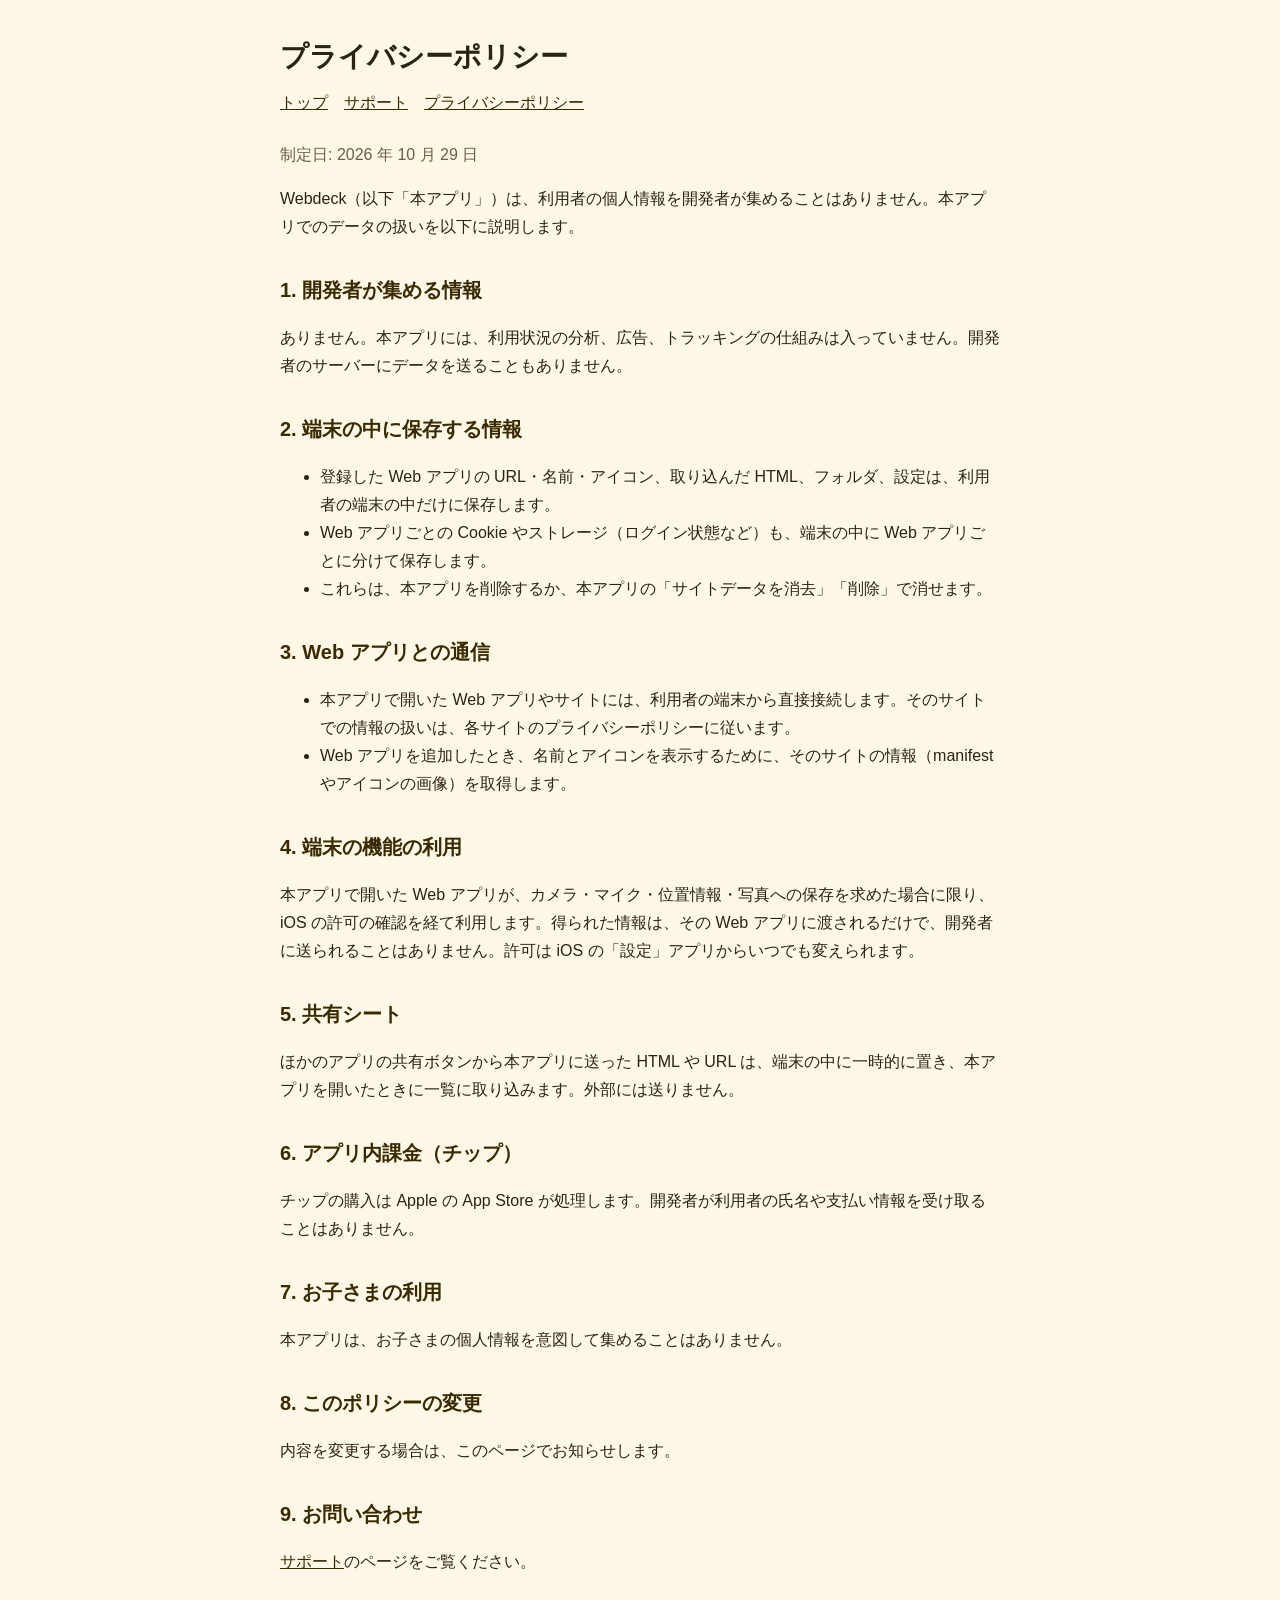
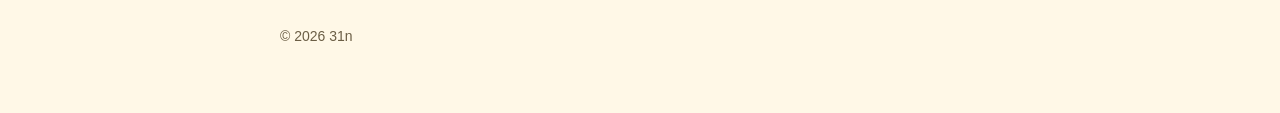
==== privacy.html @ 568626fa "Initial commit" ====
<!doctype html>
<html lang="ja">
<head>
<meta charset="utf-8">
<meta name="viewport" content="width=device-width, initial-scale=1">
<title>プライバシーポリシー - Webdeck</title>
<link rel="stylesheet" href="style.css">
<link rel="icon" href="icon.png">
</head>
<body>
<main>
  <h1>プライバシーポリシー</h1>
  <nav>
    <a href="./">トップ</a>
    <a href="support.html">サポート</a>
    <a href="privacy.html">プライバシーポリシー</a>
  </nav>
  <p class="sub">制定日: 2026 年 10 月 29 日</p>

  <p>Webdeck（以下「本アプリ」）は、利用者の個人情報を開発者が集めることはありません。本アプリでのデータの扱いを以下に説明します。</p>

  <h2>1. 開発者が集める情報</h2>
  <p>ありません。本アプリには、利用状況の分析、広告、トラッキングの仕組みは入っていません。開発者のサーバーにデータを送ることもありません。</p>

  <h2>2. 端末の中に保存する情報</h2>
  <ul>
    <li>登録した Web アプリの URL・名前・アイコン、取り込んだ HTML、フォルダ、設定は、利用者の端末の中だけに保存します。</li>
    <li>Web アプリごとの Cookie やストレージ（ログイン状態など）も、端末の中に Web アプリごとに分けて保存します。</li>
    <li>これらは、本アプリを削除するか、本アプリの「サイトデータを消去」「削除」で消せます。</li>
  </ul>

  <h2>3. Web アプリとの通信</h2>
  <ul>
    <li>本アプリで開いた Web アプリやサイトには、利用者の端末から直接接続します。そのサイトでの情報の扱いは、各サイトのプライバシーポリシーに従います。</li>
    <li>Web アプリを追加したとき、名前とアイコンを表示するために、そのサイトの情報（manifest やアイコンの画像）を取得します。</li>
  </ul>

  <h2>4. 端末の機能の利用</h2>
  <p>本アプリで開いた Web アプリが、カメラ・マイク・位置情報・写真への保存を求めた場合に限り、iOS の許可の確認を経て利用します。得られた情報は、その Web アプリに渡されるだけで、開発者に送られることはありません。許可は iOS の「設定」アプリからいつでも変えられます。</p>

  <h2>5. 共有シート</h2>
  <p>ほかのアプリの共有ボタンから本アプリに送った HTML や URL は、端末の中に一時的に置き、本アプリを開いたときに一覧に取り込みます。外部には送りません。</p>

  <h2>6. アプリ内課金（チップ）</h2>
  <p>チップの購入は Apple の App Store が処理します。開発者が利用者の氏名や支払い情報を受け取ることはありません。</p>

  <h2>7. お子さまの利用</h2>
  <p>本アプリは、お子さまの個人情報を意図して集めることはありません。</p>

  <h2>8. このポリシーの変更</h2>
  <p>内容を変更する場合は、このページでお知らせします。</p>

  <h2>9. お問い合わせ</h2>
  <p><a href="support.html">サポート</a>のページをご覧ください。</p>

  <footer>© 2026 31n</footer>
</main>
</body>
</html>
---- style.css ----
:root { --accent: #3A2A00; --bg: #FFF8E7; --card: #FFFFFF; --text: #2B2416; --sub: #6B5E45; --line: #EADFC4; }
@media (prefers-color-scheme: dark) {
  :root { --accent: #F2C14E; --bg: #1C1A16; --card: #2A2620; --text: #F4EEDF; --sub: #BFB49B; --line: #3A342A; }
}
* { box-sizing: border-box; }
body { margin: 0; font: 16px/1.75 -apple-system, "Hiragino Sans", "Noto Sans JP", sans-serif; background: var(--bg); color: var(--text); }
main { max-width: 760px; margin: 0 auto; padding: 32px 20px 64px; }
header.top { display: flex; align-items: center; gap: 14px; margin-bottom: 8px; }
header.top img { width: 56px; height: 56px; border-radius: 13px; }
h1 { font-size: 28px; margin: 0; }
h2 { font-size: 20px; margin: 32px 0 8px; color: var(--accent); }
h3 { font-size: 17px; margin: 20px 0 4px; }
p, li { color: var(--text); }
.sub { color: var(--sub); }
.card { background: var(--card); border-radius: 16px; padding: 4px 20px 16px; margin: 16px 0; border: 1px solid var(--line); }
nav { margin: 8px 0 24px; display: flex; gap: 16px; flex-wrap: wrap; }
nav a, a { color: var(--accent); }
footer { margin-top: 48px; color: var(--sub); font-size: 14px; }
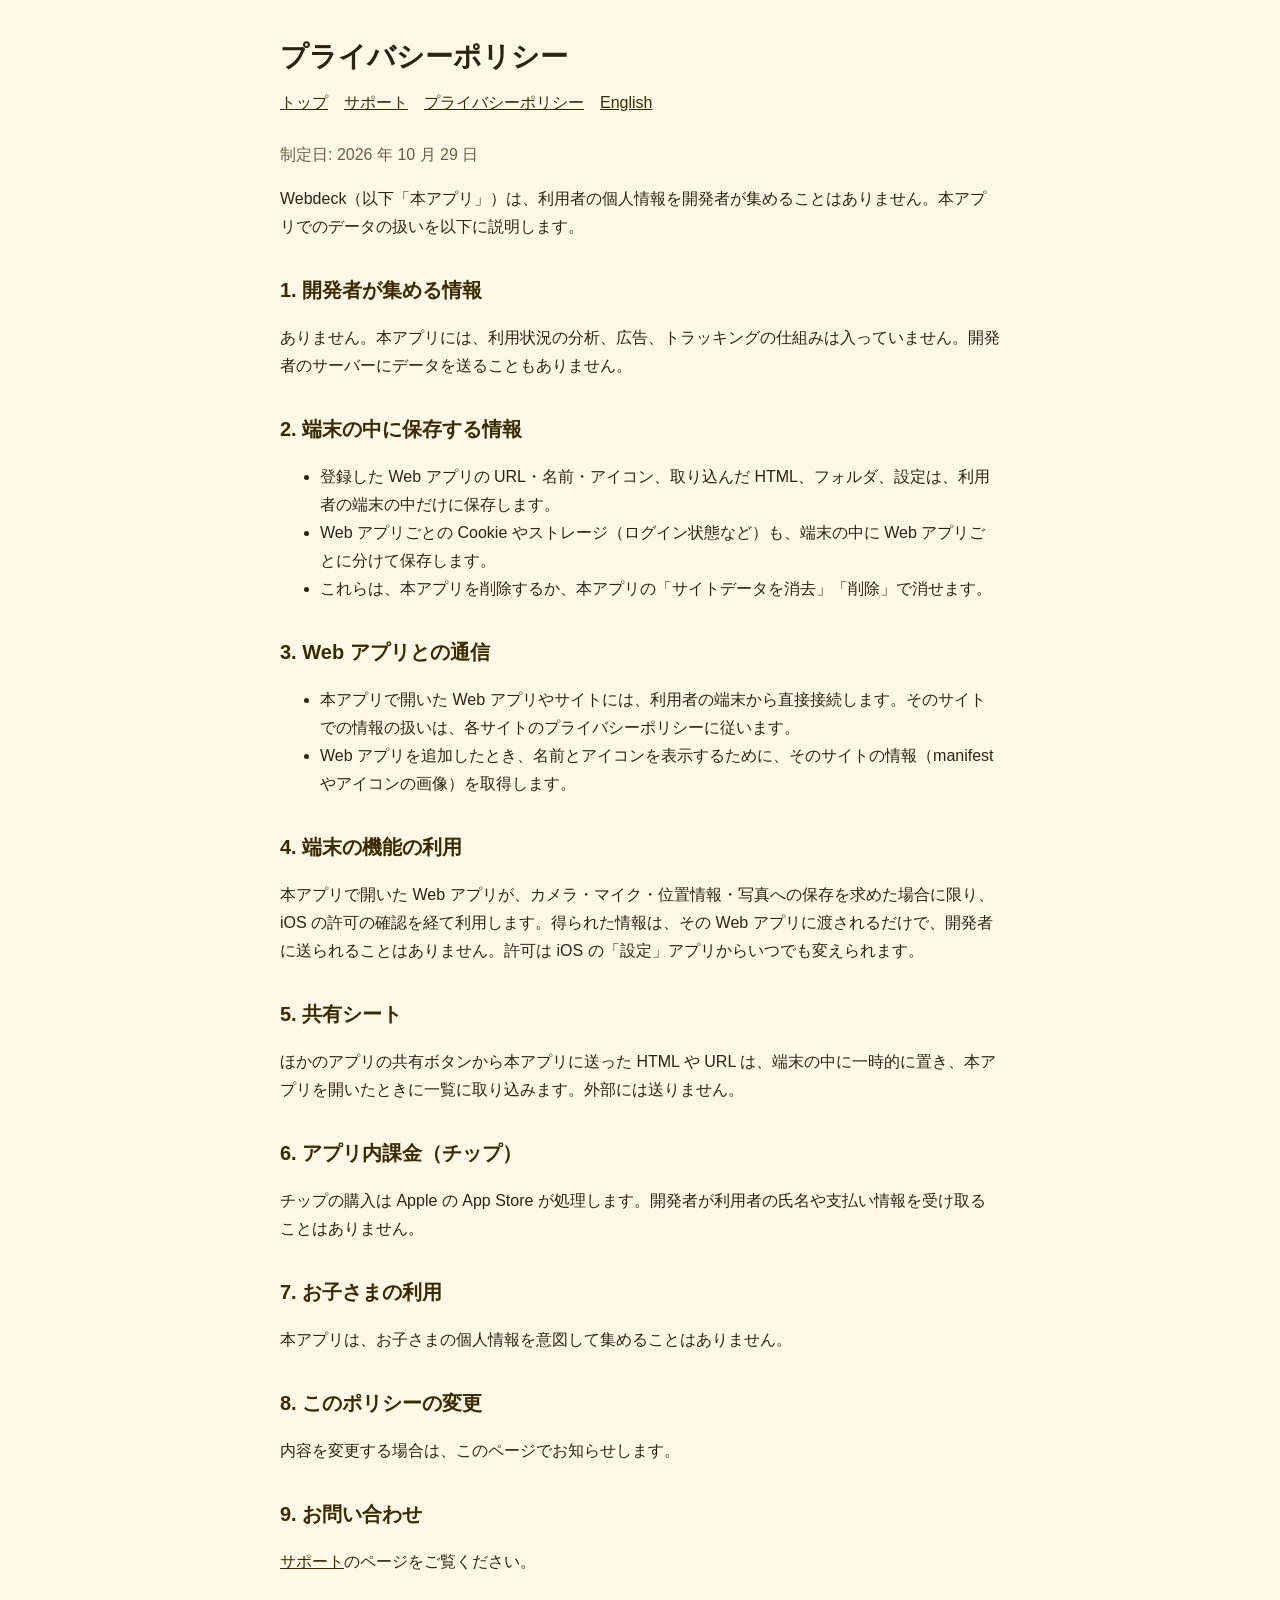
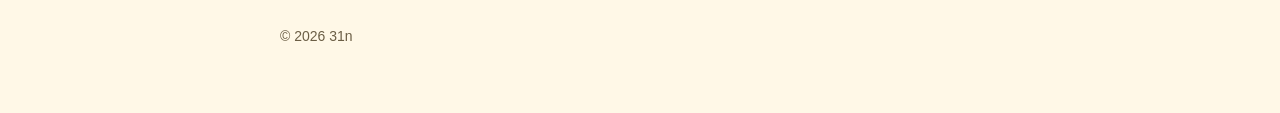
==== commit 7d70d538: "Update" ====
--- a/privacy.html
+++ b/privacy.html
@@ -14,6 +14,7 @@
     <a href="./">トップ</a>
     <a href="support.html">サポート</a>
     <a href="privacy.html">プライバシーポリシー</a>
+    <a href="en/privacy.html" lang="en">English</a>
   </nav>
   <p class="sub">制定日: 2026 年 10 月 29 日</p>
 
